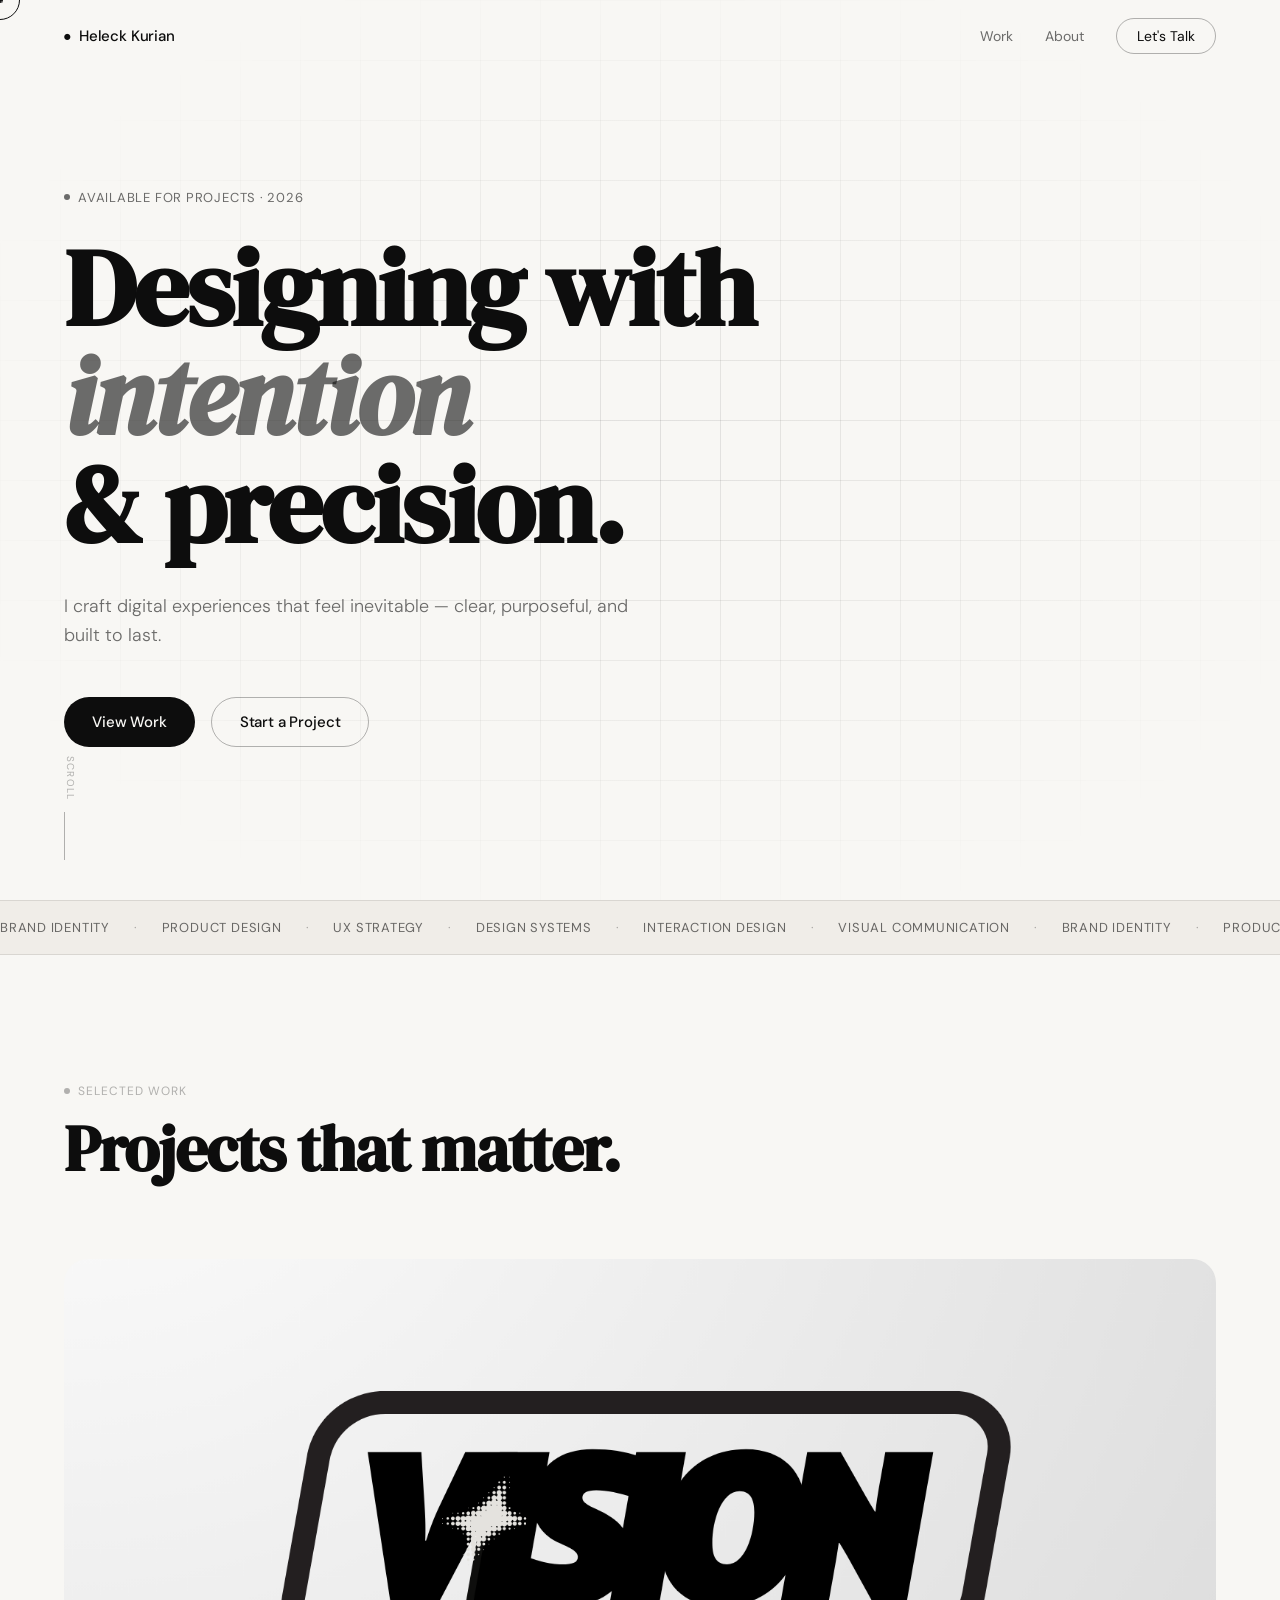
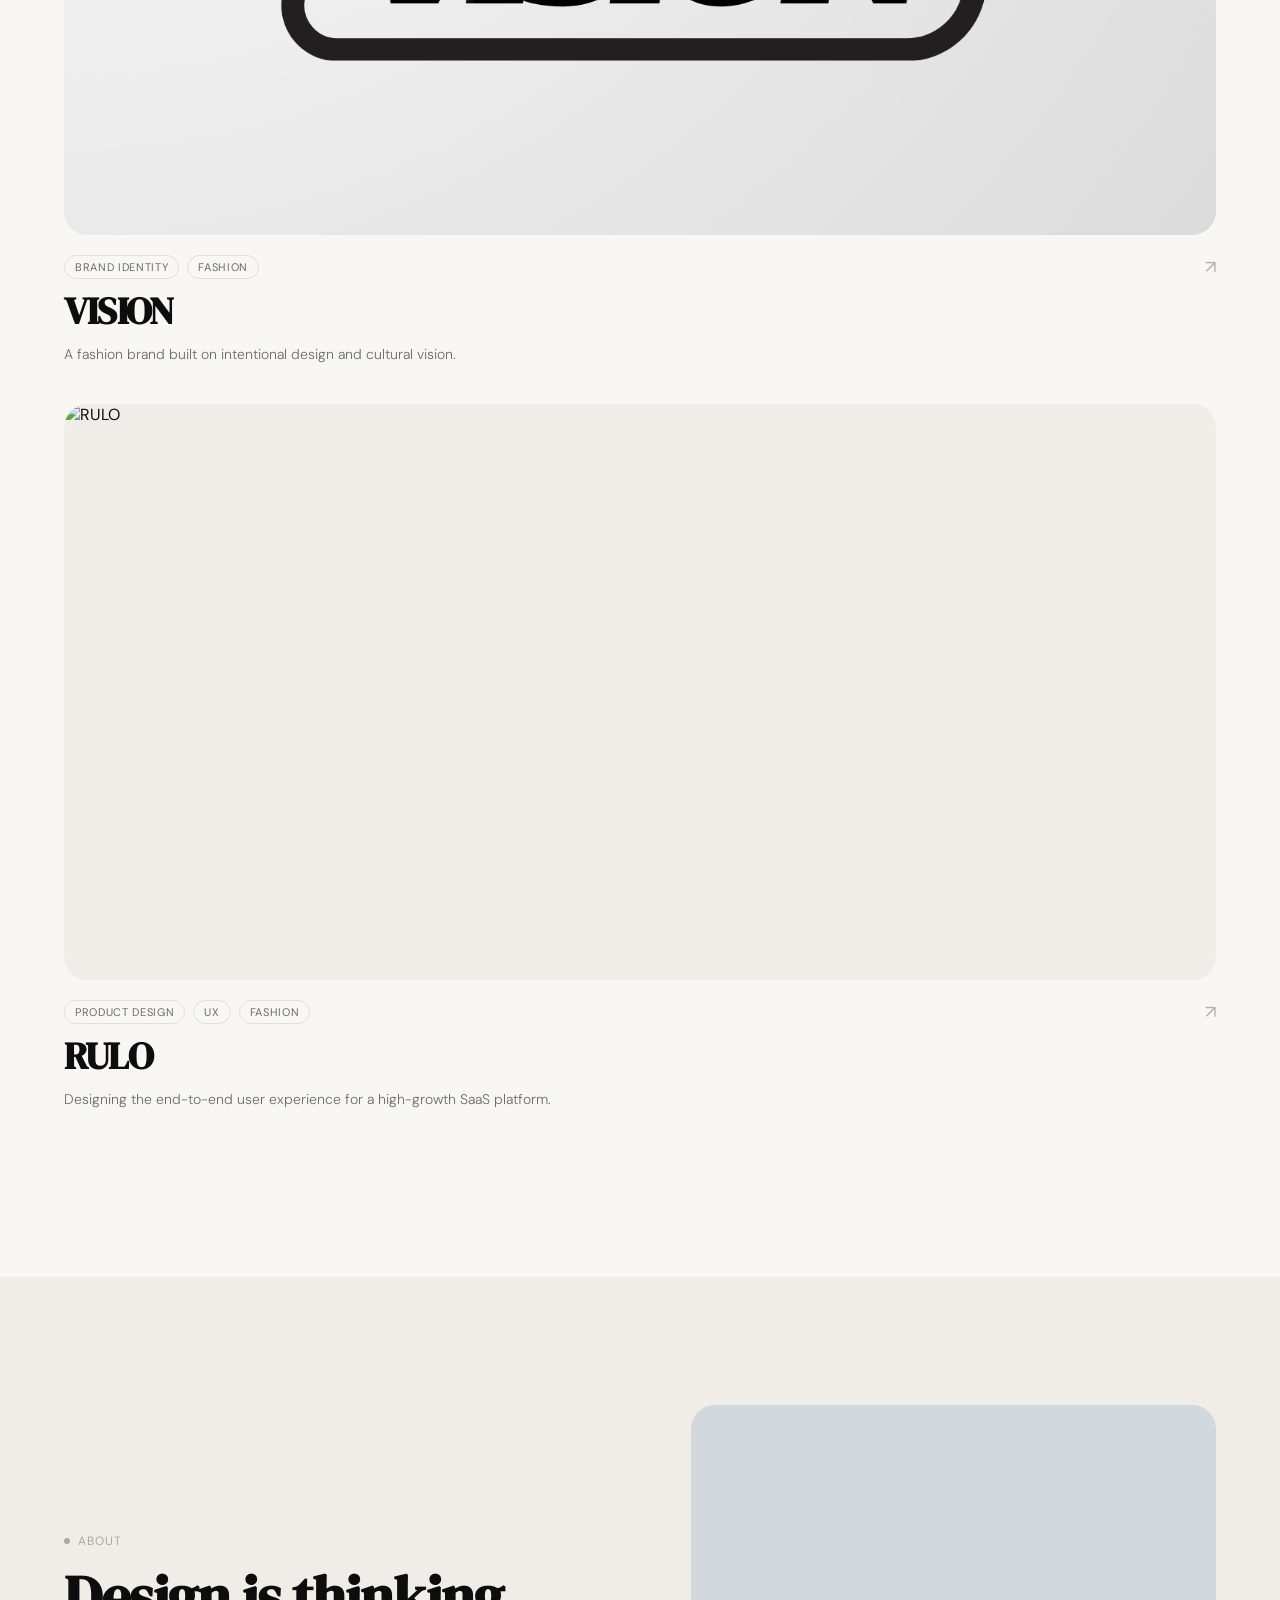
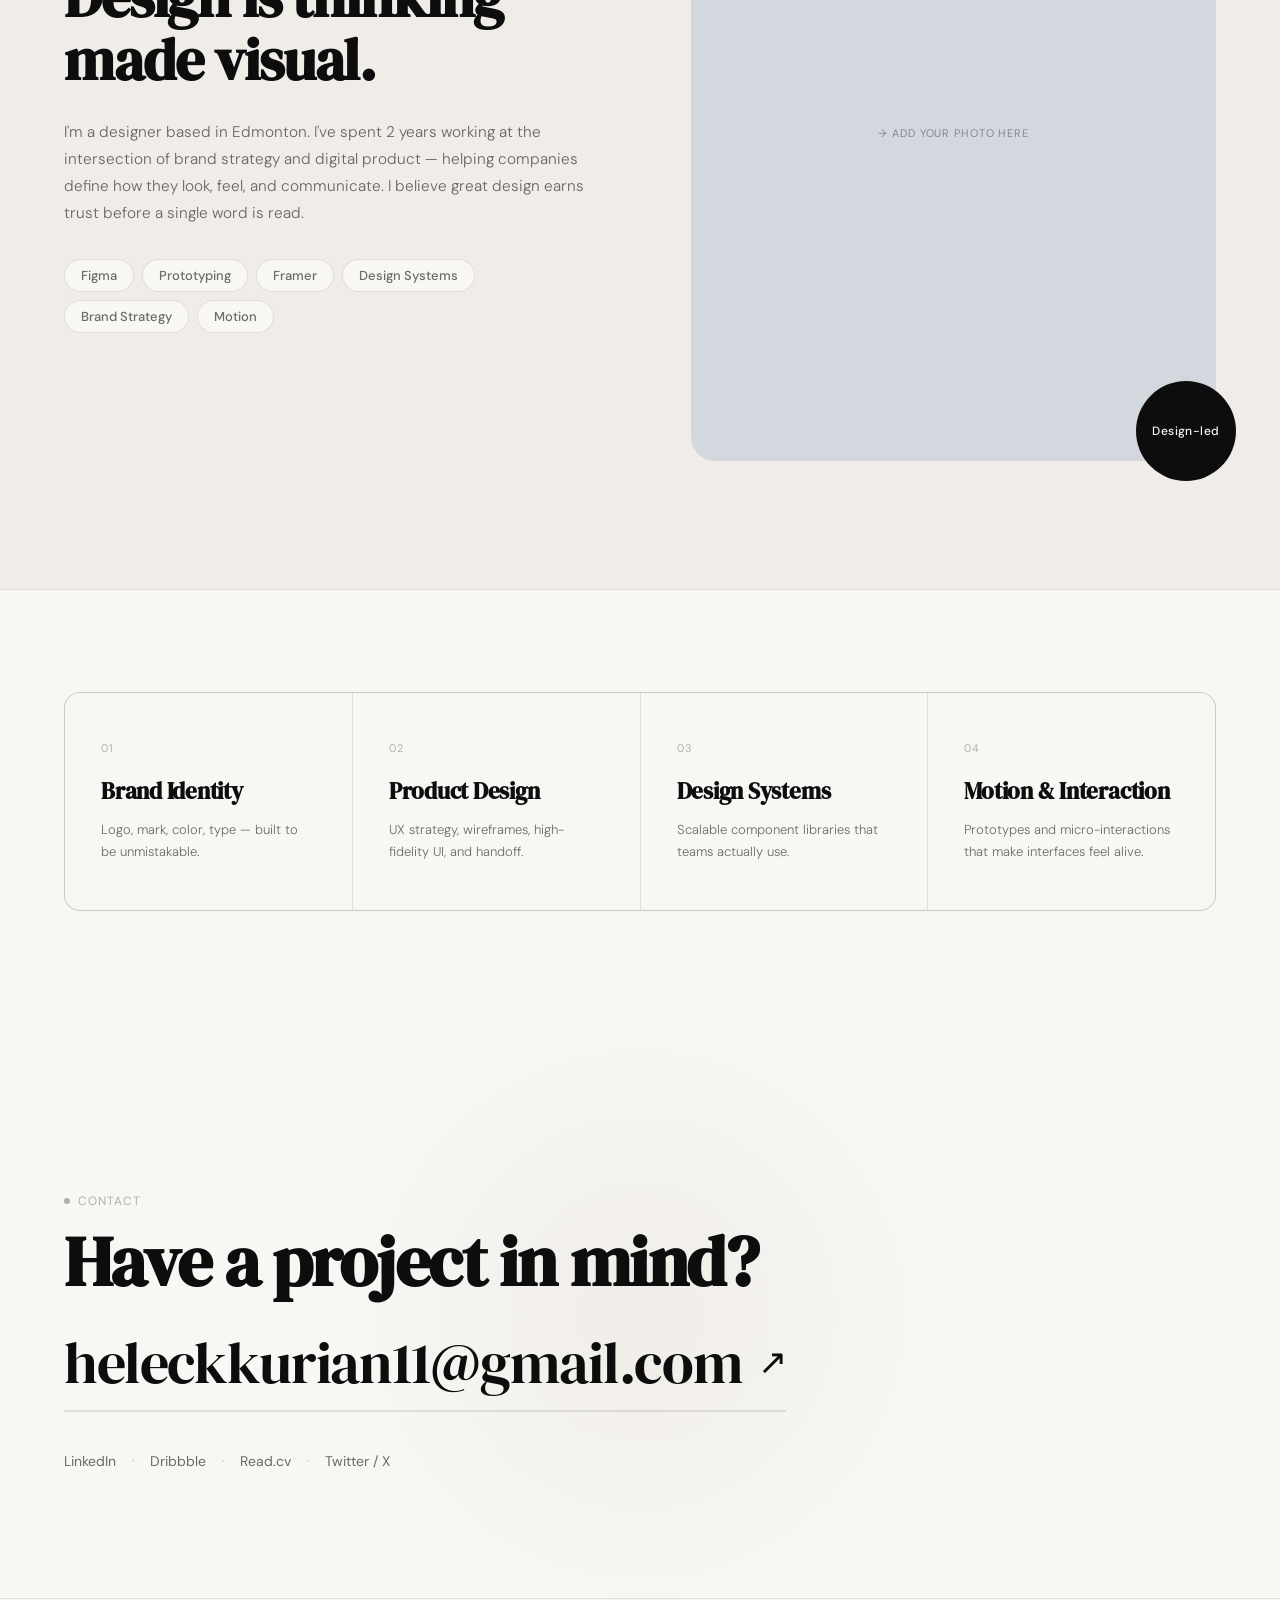
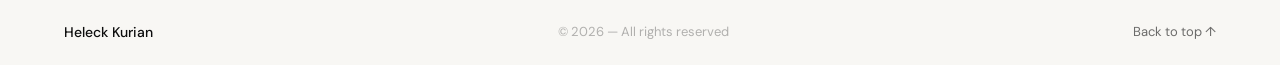
==== index.html @ b82c7147 "Update index.html" ====
<!DOCTYPE html>
<html lang="en">
<head>
  <meta charset="UTF-8" />
  <meta name="viewport" content="width=device-width, initial-scale=1.0" />
  <meta name="description" content="Portfolio — Designer crafting intentional, beautiful experiences." />
  <title>Portfolio — Designer</title>
  <link rel="preconnect" href="https://fonts.googleapis.com" />
  <link rel="preconnect" href="https://fonts.gstatic.com" crossorigin />
  <link href="https://fonts.googleapis.com/css2?family=DM+Sans:ital,opsz,wght@0,9..40,300;0,9..40,400;0,9..40,500;1,9..40,300&family=DM+Serif+Display:ital@0;1&display=swap" rel="stylesheet" />
  <link rel="stylesheet" href="css/style.css" />
</head>
<body>

  <!-- Custom Cursor -->
  <div class="cursor" id="cursor"></div>
  <div class="cursor-dot" id="cursorDot"></div>

  <!-- Nav -->
  <nav class="nav" id="nav">
    <a href="#" class="nav-logo" aria-label="Home">
      <span class="logo-mark">●</span>
      <span class="logo-name">Heleck Kurian</span>
    </a>
    <div class="nav-links">
      <a href="#work" class="nav-link">Work</a>
      <a href="#about" class="nav-link">About</a>
      <a href="#contact" class="nav-link nav-cta">Let's Talk</a>
    </div>
    <button class="nav-menu-btn" id="menuBtn" aria-label="Menu" aria-expanded="false">
      <span></span><span></span>
    </button>
  </nav>

  <!-- Mobile Menu -->
  <div class="mobile-menu" id="mobileMenu" aria-hidden="true">
    <a href="#work" class="mobile-link">Work</a>
    <a href="#about" class="mobile-link">About</a>
    <a href="#contact" class="mobile-link">Let's Talk</a>
  </div>

  <!-- Hero -->
  <section class="hero" id="hero">
    <div class="hero-bg-grid" aria-hidden="true"></div>
    <div class="container hero-container">
      <div class="hero-eyebrow reveal-up">
        <span class="dot"></span>
        Available for projects · 2026
      </div>
      <h1 class="hero-headline">
        <span class="line reveal-up delay-1">Designing with</span>
        <span class="line italic reveal-up delay-2">intention</span>
        <span class="line reveal-up delay-3">&amp; precision.</span>
      </h1>
      <p class="hero-sub reveal-up delay-4">
        <!-- REPLACE: Your one-line value proposition -->
        I craft digital experiences that feel inevitable — clear, purposeful, and built to last.
      </p>
      <div class="hero-actions reveal-up delay-5">
        <a href="#work" class="btn btn-primary">View Work</a>
        <a href="#contact" class="btn btn-ghost">Start a Project</a>
      </div>
    </div>
    <div class="hero-scroll-hint reveal-up delay-6" aria-hidden="true">
      <span>Scroll</span>
      <div class="scroll-line"></div>
    </div>

  </section>

  <!-- Marquee -->
  <div class="marquee-section" aria-hidden="true">
    <div class="marquee-track">
      <span>Brand Identity</span><span class="sep">·</span>
      <span>Product Design</span><span class="sep">·</span>
      <span>UX Strategy</span><span class="sep">·</span>
      <span>Design Systems</span><span class="sep">·</span>
      <span>Interaction Design</span><span class="sep">·</span>
      <span>Visual Communication</span><span class="sep">·</span>
      <span>Brand Identity</span><span class="sep">·</span>
      <span>Product Design</span><span class="sep">·</span>
      <span>UX Strategy</span><span class="sep">·</span>
      <span>Design Systems</span><span class="sep">·</span>
      <span>Interaction Design</span><span class="sep">·</span>
      <span>Visual Communication</span><span class="sep">·</span>
    </div>
  </div>

  <!-- Work -->
  <section class="work" id="work">
    <div class="container">
      <div class="section-header">
        <p class="section-eyebrow reveal-up"><span class="dot"></span> Selected Work</p>
        <h2 class="section-title reveal-up delay-1">Projects that matter.</h2>
      </div>

      <!-- Project 1 — Full Width -->
      <article class="project project-full reveal-scale" data-cursor="View">
        <a href="https://houseofv1sion.com" class="project-link" aria-label="View Project: VISION" target="_blank" rel="noopener noreferrer">
          <div class="project-img-wrap">
            <img src="VLB.png" alt="VISION Logo" />
            <div class="project-img-overlay"></div>
          </div>
          <div class="project-meta">
            <div class="project-tags">
              <span class="tag">Brand Identity</span>
              <span class="tag">Fashion</span>
            </div>
            <div class="project-arrow" aria-hidden="true">↗</div>
          </div>
          <h3 class="project-title">VISION</h3>
          <p class="project-desc">
            A fashion brand built on intentional design and cultural vision.
          </p>
        </a>
      </article>

      <!-- Project 2 — Full Width -->
      <article class="project project-full reveal-scale" data-cursor="View">
        <a href="#" class="project-link" aria-label="View Project: RULO" target="_blank" rel="noopener noreferrer">
          <div class="project-img-wrap">
            <img src="BFR.png" alt="RULO" />
            <div class="project-img-overlay"></div>
          </div>
          <div class="project-meta">
            <div class="project-tags">
              <span class="tag">Product Design</span>
              <span class="tag">UX</span>
              <span class="tag">Fashion</span>
            </div>
            <div class="project-arrow" aria-hidden="true">↗</div>
          </div>
          <h3 class="project-title">RULO</h3>
          <p class="project-desc">
            Designing the end-to-end user experience for a high-growth SaaS platform.
          </p>
        </a>
      </article>
    </div>
  </section>

  <!-- About (lightweight — no dedicated section requested, but adds credibility) -->
  <section class="about" id="about">
    <div class="container about-container">
      <div class="about-text">
        <p class="section-eyebrow reveal-up"><span class="dot"></span> About</p>
        <h2 class="about-headline reveal-up delay-1">
          <!-- REPLACE -->
          Design is thinking made visual.
        </h2>
        <p class="about-body reveal-up delay-2">
          I'm a designer based in Edmonton. I've spent 2 years working at the intersection of brand strategy and digital product — helping companies define how they look, feel, and communicate. I believe great design earns trust before a single word is read.
        </p>
        <div class="about-skills reveal-up delay-4">
          <!-- REPLACE: Your skill/tool list -->
          <span class="skill-pill">Figma</span>
          <span class="skill-pill">Prototyping</span>
          <span class="skill-pill">Framer</span>
          <span class="skill-pill">Design Systems</span>
          <span class="skill-pill">Brand Strategy</span>
          <span class="skill-pill">Motion</span>
        </div>
      </div>
      <div class="about-img-wrap reveal-scale delay-2">
        <!-- REPLACE: Your photo. Recommended: 600×750px, portrait orientation -->
        <div class="about-img-placeholder"></div>
        <div class="about-img-badge">
          <!-- REPLACE: A short punchy descriptor -->
          <span>Design-led</span>
        </div>
      </div>
    </div>
  </section>

  <!-- Services Strip -->
  <section class="services">
    <div class="container">
      <div class="services-grid">
        <div class="service reveal-up">
          <span class="service-num">01</span>
          <h3 class="service-name">Brand Identity</h3>
          <p class="service-desc">Logo, mark, color, type — built to be unmistakable.</p>
        </div>
        <div class="service reveal-up delay-1">
          <span class="service-num">02</span>
          <h3 class="service-name">Product Design</h3>
          <p class="service-desc">UX strategy, wireframes, high-fidelity UI, and handoff.</p>
        </div>
        <div class="service reveal-up delay-2">
          <span class="service-num">03</span>
          <h3 class="service-name">Design Systems</h3>
          <p class="service-desc">Scalable component libraries that teams actually use.</p>
        </div>
        <div class="service reveal-up delay-3">
          <span class="service-num">04</span>
          <h3 class="service-name">Motion &amp; Interaction</h3>
          <p class="service-desc">Prototypes and micro-interactions that make interfaces feel alive.</p>
        </div>
      </div>
    </div>
  </section>

  <!-- Contact -->
  <section class="contact" id="contact">
    <div class="container contact-container">
      <div class="contact-top reveal-up">
        <p class="section-eyebrow"><span class="dot"></span> Contact</p>
        <h2 class="contact-headline">Have a project in mind?</h2>
      </div>
      <a href="mailto:heleckkurian11@gmail.com" class="contact-email reveal-up delay-1" aria-label="Send email">
        heleckkurian11@gmail.com
        <span class="email-arrow" aria-hidden="true">↗</span>
      </a>
      <div class="contact-links reveal-up delay-2">
        <!-- REPLACE: Your social links (add/remove as needed) -->
        <a href="#" class="contact-social" target="_blank" rel="noopener noreferrer">LinkedIn</a>
        <span class="sep-dot" aria-hidden="true">·</span>
        <a href="#" class="contact-social" target="_blank" rel="noopener noreferrer">Dribbble</a>
        <span class="sep-dot" aria-hidden="true">·</span>
        <a href="#" class="contact-social" target="_blank" rel="noopener noreferrer">Read.cv</a>
        <span class="sep-dot" aria-hidden="true">·</span>
        <a href="#" class="contact-social" target="_blank" rel="noopener noreferrer">Twitter / X</a>
      </div>
    </div>
  </section>

  <!-- Footer -->
  <footer class="footer">
    <div class="container footer-inner">
      <span class="footer-name">
        <!-- REPLACE -->
        Heleck Kurian
      </span>
      <span class="footer-copy">© 2026 — All rights reserved</span>
      <a href="#hero" class="footer-back" aria-label="Back to top">Back to top ↑</a>
    </div>
  </footer>

  <script src="js/main.js"></script>
</body>
</html>
---- css/style.css ----
/* ============================================================
   PORTFOLIO — STYLE.CSS
   Minimal, editorial, premium. Light mode first.
   ============================================================ */

/* ---------- Reset & Base ---------- */
*, *::before, *::after { box-sizing: border-box; margin: 0; padding: 0; cursor: none !important; }

:root {
  --ink:       #0d0d0d;
  --ink-60:    #0d0d0d99;
  --ink-30:    #0d0d0d4d;
  --ink-10:    #0d0d0d1a;
  --paper:     #f8f7f4;
  --paper-alt: #f0ede8;
  --accent:    #0d0d0d;
  --radius-sm: 8px;
  --radius-md: 16px;
  --radius-lg: 24px;
  --radius-xl: 40px;
  --font-serif: 'DM Serif Display', Georgia, serif;
  --font-sans:  'DM Sans', system-ui, sans-serif;
  --ease-out:   cubic-bezier(0.16, 1, 0.3, 1);
  --ease-in:    cubic-bezier(0.7, 0, 0.84, 0);
  --ease-spring:cubic-bezier(0.34, 1.56, 0.64, 1);
  --nav-h:      72px;
  --container:  1320px;
}

html {
  scroll-behavior: smooth;
  -webkit-font-smoothing: antialiased;
  font-size: 16px;
}

body {
  font-family: var(--font-sans);
  background: var(--paper);
  color: var(--ink);
  overflow-x: hidden;
  cursor: none;
}

@media (pointer: coarse) { body { cursor: auto; } }

img { display: block; width: 100%; height: 100%; object-fit: cover; }
a { text-decoration: none; color: inherit; cursor: none; }
button { font: inherit; border: none; background: none; cursor: none; }

/* ---------- Custom Cursor ---------- */
.cursor, .cursor-dot {
  position: fixed;
  top: 0; left: 0;
  border-radius: 50%;
  pointer-events: none;
  z-index: 9999;
  transition: opacity 0.3s;
  will-change: transform;
}
.cursor {
  width: 40px; height: 40px;
  border: 1.5px solid var(--ink);
  transform: translate(-50%, -50%);
  transition: width 0.35s var(--ease-out),
              height 0.35s var(--ease-out),
              background 0.25s,
              border-color 0.25s;
}
.cursor-dot {
  width: 5px; height: 5px;
  background: var(--ink);
  transform: translate(-50%, -50%);
}
.cursor.hover {
  width: 64px; height: 64px;
  background: var(--ink);
  border-color: var(--ink);
}
.cursor.project-hover {
  width: 80px; height: 80px;
  background: var(--ink);
  border-color: var(--ink);
}
.cursor.text-label::after {
  content: attr(data-label);
  position: absolute;
  inset: 0;
  display: flex;
  align-items: center;
  justify-content: center;
  color: var(--paper);
  font-family: var(--font-sans);
  font-size: 10px;
  font-weight: 500;
  letter-spacing: 0.06em;
  text-transform: uppercase;
}
@media (pointer: coarse) { .cursor, .cursor-dot { display: none; } }

/* ---------- Container ---------- */
.container {
  width: 100%;
  max-width: var(--container);
  margin-inline: auto;
  padding-inline: clamp(20px, 5vw, 80px);
}

/* ---------- Nav ---------- */
.nav {
  position: fixed;
  top: 0; left: 0; right: 0;
  height: var(--nav-h);
  display: flex;
  align-items: center;
  justify-content: space-between;
  padding-inline: clamp(20px, 5vw, 64px);
  z-index: 1000;
  transition: background 0.4s, backdrop-filter 0.4s, box-shadow 0.4s;
}
.nav.scrolled {
  background: rgba(248,247,244,0.85);
  backdrop-filter: blur(16px);
  -webkit-backdrop-filter: blur(16px);
  box-shadow: 0 1px 0 var(--ink-10);
}
.nav-logo {
  display: flex;
  align-items: center;
  gap: 8px;
  font-weight: 500;
  font-size: 15px;
  letter-spacing: -0.01em;
}
.logo-mark {
  font-size: 8px;
  line-height: 1;
  animation: pulse 3s ease-in-out infinite;
}
@keyframes pulse { 0%,100%{opacity:1} 50%{opacity:0.3} }

.nav-links {
  display: flex;
  align-items: center;
  gap: 32px;
}
.nav-link {
  font-size: 14px;
  font-weight: 400;
  color: var(--ink-60);
  transition: color 0.2s;
  position: relative;
}
.nav-link::after {
  content: '';
  position: absolute;
  bottom: -2px; left: 0;
  width: 0; height: 1px;
  background: var(--ink);
  transition: width 0.3s var(--ease-out);
}
.nav-link:hover { color: var(--ink); }
.nav-link:hover::after { width: 100%; }
.nav-cta {
  color: var(--ink) !important;
  border: 1px solid var(--ink-30);
  padding: 8px 20px;
  border-radius: 100px;
  font-size: 14px;
  transition: background 0.2s, color 0.2s, border-color 0.2s !important;
}
.nav-cta:hover { background: var(--ink); color: var(--paper) !important; border-color: var(--ink); }
.nav-cta::after { display: none; }
.nav-menu-btn { display: none; flex-direction: column; gap: 5px; padding: 8px; }
.nav-menu-btn span { display: block; width: 22px; height: 1.5px; background: var(--ink); transition: transform 0.3s, opacity 0.3s; }
.nav-menu-btn.open span:first-child { transform: translateY(6.5px) rotate(45deg); }
.nav-menu-btn.open span:last-child  { transform: translateY(-6.5px) rotate(-45deg); }

/* Mobile Menu */
.mobile-menu {
  position: fixed;
  inset: 0;
  background: var(--paper);
  z-index: 999;
  display: flex;
  flex-direction: column;
  align-items: center;
  justify-content: center;
  gap: 48px;
  transform: translateY(-100%);
  transition: transform 0.6s var(--ease-out);
}
.mobile-menu.open { transform: translateY(0); }
.mobile-link {
  font-family: var(--font-serif);
  font-size: clamp(40px, 10vw, 72px);
  color: var(--ink);
  opacity: 0;
  transform: translateY(20px);
  transition: opacity 0.4s, transform 0.4s var(--ease-out);
}
.mobile-menu.open .mobile-link { opacity: 1; transform: none; }
.mobile-menu.open .mobile-link:nth-child(1) { transition-delay: 0.15s; }
.mobile-menu.open .mobile-link:nth-child(2) { transition-delay: 0.22s; }
.mobile-menu.open .mobile-link:nth-child(3) { transition-delay: 0.29s; }

/* ---------- Scroll Reveal ---------- */
.reveal-up, .reveal-scale {
  opacity: 0;
  transition: opacity 0.8s var(--ease-out), transform 0.8s var(--ease-out);
}
.reveal-up    { transform: translateY(40px); }
.reveal-scale { transform: scale(0.96) translateY(24px); }
.reveal-up.visible, .reveal-scale.visible {
  opacity: 1;
  transform: none;
}
.delay-1 { transition-delay: 0.1s; }
.delay-2 { transition-delay: 0.2s; }
.delay-3 { transition-delay: 0.3s; }
.delay-4 { transition-delay: 0.4s; }
.delay-5 { transition-delay: 0.5s; }
.delay-6 { transition-delay: 0.7s; }

/* ---------- Hero ---------- */
.hero {
  min-height: 100svh;
  display: flex;
  align-items: center;
  position: relative;
  padding-top: var(--nav-h);
  overflow: hidden;
}
.hero-bg-grid {
  position: absolute;
  inset: 0;
  background-image:
    linear-gradient(var(--ink-10) 1px, transparent 1px),
    linear-gradient(90deg, var(--ink-10) 1px, transparent 1px);
  background-size: 60px 60px;
  mask-image: radial-gradient(ellipse 80% 80% at 50% 50%, black 0%, transparent 70%);
  -webkit-mask-image: radial-gradient(ellipse 80% 80% at 50% 50%, black 0%, transparent 70%);
}
.hero-container {
  position: relative;
  z-index: 1;
  padding-top: clamp(60px, 10vh, 120px);
  padding-bottom: clamp(80px, 14vh, 160px);
}
.hero-eyebrow {
  display: flex;
  align-items: center;
  gap: 8px;
  font-size: 13px;
  letter-spacing: 0.06em;
  text-transform: uppercase;
  color: var(--ink-60);
  margin-bottom: 28px;
  font-weight: 400;
}
.dot {
  display: inline-block;
  width: 6px; height: 6px;
  border-radius: 50%;
  background: currentColor;
  flex-shrink: 0;
}
.hero-headline {
  font-family: var(--font-serif);
  font-size: clamp(52px, 8.5vw, 128px);
  line-height: 1.0;
  letter-spacing: -0.02em;
  margin-bottom: 32px;
  max-width: 14ch;
}
.hero-headline .line { display: block; }
.hero-headline .italic { font-style: italic; color: var(--ink-60); }
.hero-sub {
  font-size: clamp(16px, 1.4vw, 20px);
  color: var(--ink-60);
  max-width: 48ch;
  line-height: 1.6;
  margin-bottom: 48px;
  font-weight: 300;
}
.hero-actions {
  display: flex;
  gap: 16px;
  flex-wrap: wrap;
}
.btn {
  display: inline-flex;
  align-items: center;
  gap: 8px;
  font-size: 15px;
  font-weight: 500;
  padding: 14px 28px;
  border-radius: 100px;
  transition: background 0.25s, color 0.25s, transform 0.25s var(--ease-spring), box-shadow 0.25s;
  letter-spacing: -0.01em;
}
.btn:active { transform: scale(0.97); }
.btn-primary { background: var(--ink); color: var(--paper); }
.btn-primary:hover { background: #333; box-shadow: 0 8px 32px rgba(0,0,0,0.2); }
.btn-ghost {
  background: transparent;
  color: var(--ink);
  border: 1px solid var(--ink-30);
}
.btn-ghost:hover { border-color: var(--ink); box-shadow: 0 4px 16px rgba(0,0,0,0.08); }

.hero-scroll-hint {
  position: absolute;
  bottom: 40px;
  left: clamp(20px, 5vw, 80px);
  display: flex;
  flex-direction: column;
  align-items: flex-start;
  gap: 12px;
}
.hero-scroll-hint span {
  font-size: 10px;
  letter-spacing: 0.12em;
  text-transform: uppercase;
  color: var(--ink-30);
  writing-mode: vertical-rl;
}
.scroll-line {
  width: 1px;
  height: 48px;
  background: var(--ink-30);
  position: relative;
  overflow: hidden;
}
.scroll-line::after {
  content: '';
  position: absolute;
  top: -100%;
  width: 100%; height: 100%;
  background: var(--ink);
  animation: scrollLine 2s ease-in-out infinite;
}
@keyframes scrollLine { 0%{top:-100%} 100%{top:100%} }

.hero-stats {
  position: absolute;
  bottom: 40px;
  right: clamp(20px, 5vw, 80px);
  display: flex;
  align-items: center;
  gap: 24px;
}
.stat { text-align: right; }
.stat-num {
  display: block;
  font-family: var(--font-serif);
  font-size: clamp(22px, 3vw, 36px);
  line-height: 1;
  letter-spacing: -0.02em;
}
.stat-label {
  display: block;
  font-size: 11px;
  letter-spacing: 0.1em;
  text-transform: uppercase;
  color: var(--ink-30);
  margin-top: 4px;
}
.stat-divider {
  width: 1px; height: 36px;
  background: var(--ink-10);
}

/* ---------- Marquee ---------- */
.marquee-section {
  overflow: hidden;
  border-top: 1px solid var(--ink-10);
  border-bottom: 1px solid var(--ink-10);
  padding: 18px 0;
  background: var(--paper-alt);
}
.marquee-track {
  display: flex;
  align-items: center;
  gap: 24px;
  white-space: nowrap;
  animation: marquee 28s linear infinite;
  width: max-content;
}
.marquee-track:hover { animation-play-state: paused; }
.marquee-track span {
  font-size: 13px;
  font-weight: 400;
  letter-spacing: 0.06em;
  text-transform: uppercase;
  color: var(--ink-60);
}
.marquee-track .sep { color: var(--ink-30); }
@keyframes marquee { from{transform:translateX(0)} to{transform:translateX(-50%)} }

/* ---------- Section Headers ---------- */
.section-eyebrow {
  display: flex;
  align-items: center;
  gap: 8px;
  font-size: 12px;
  letter-spacing: 0.08em;
  text-transform: uppercase;
  color: var(--ink-30);
  font-weight: 400;
  margin-bottom: 16px;
}
.section-title {
  font-family: var(--font-serif);
  font-size: clamp(36px, 5vw, 72px);
  letter-spacing: -0.02em;
  line-height: 1.05;
}

/* ---------- Work ---------- */
.work {
  padding: clamp(80px, 10vw, 160px) 0;
}
.section-header { margin-bottom: clamp(48px, 6vw, 80px); }

/* Full-width project */
.project-full {
  margin-bottom: clamp(24px, 3vw, 40px);
}
.project-full .project-img-wrap {
  aspect-ratio: 16/8;
  border-radius: var(--radius-lg);
  overflow: hidden;
}

/* Grid */
.projects-grid {
  display: grid;
  grid-template-columns: repeat(3, 1fr);
  gap: clamp(16px, 2vw, 28px);
}
.project-half { grid-column: span 1; }
/* Make first two grid items span more */
.projects-grid .project-half:nth-child(1),
.projects-grid .project-half:nth-child(2) {
  /* let them be handled by layout below */
}

/* Override: first row is 2-column, second row is 3-column */
.projects-grid {
  grid-template-columns: 1fr 1fr;
  grid-template-rows: auto auto;
}
.project-half { grid-column: span 1; }
.project-third { grid-column: span 1; }

/* 3-col second row trick */
.projects-grid {
  grid-template-columns: repeat(6, 1fr);
}
.project-half  { grid-column: span 3; }
.project-third { grid-column: span 2; }

/* Project card shared */
.project {
  position: relative;
}
.project-link {
  display: block;
}
.project-img-wrap {
  position: relative;
  overflow: hidden;
  border-radius: var(--radius-md);
  aspect-ratio: 4/3;
  background: var(--paper-alt);
  margin-bottom: 20px;
}
.project-full .project-img-wrap { aspect-ratio: 16/8; border-radius: var(--radius-lg); }
.project-third .project-img-wrap { aspect-ratio: 1/1; }

.project-img-placeholder {
  width: 100%; height: 100%;
  background: hsl(var(--hue, 220), 18%, 88%);
  position: relative;
  overflow: hidden;
}
.project-img-placeholder::before {
  content: '';
  position: absolute;
  inset: 0;
  background: linear-gradient(135deg, hsla(var(--hue,220),30%,96%,0.8) 0%, transparent 60%);
}
.project-img-placeholder::after {
  content: '→ Add your image here';
  position: absolute;
  inset: 0;
  display: flex;
  align-items: center;
  justify-content: center;
  font-size: 11px;
  letter-spacing: 0.08em;
  text-transform: uppercase;
  color: hsl(var(--hue,220), 12%, 55%);
  font-family: var(--font-sans);
}

.project-img-overlay {
  position: absolute;
  inset: 0;
  background: linear-gradient(to top, rgba(13,13,13,0.5) 0%, transparent 50%);
  opacity: 0;
  transition: opacity 0.4s;
}
.project:hover .project-img-overlay { opacity: 1; }
.project:hover .project-img-wrap { border-radius: var(--radius-sm); }
.project-img-wrap { transition: border-radius 0.5s var(--ease-out); }

/* Zoom on hover */
.project-img-wrap img,
.project-img-placeholder {
  transition: transform 0.7s var(--ease-out);
}
.project:hover .project-img-placeholder { transform: scale(1.04); }

.project-meta {
  display: flex;
  align-items: center;
  justify-content: space-between;
  margin-bottom: 10px;
}
.project-tags { display: flex; gap: 8px; flex-wrap: wrap; }
.tag {
  font-size: 11px;
  letter-spacing: 0.06em;
  text-transform: uppercase;
  color: var(--ink-60);
  border: 1px solid var(--ink-10);
  padding: 4px 10px;
  border-radius: 100px;
  transition: border-color 0.2s, color 0.2s;
}
.project:hover .tag { border-color: var(--ink-30); color: var(--ink); }

.project-arrow {
  font-size: 18px;
  color: var(--ink-30);
  transition: transform 0.3s var(--ease-spring), color 0.3s;
  transform-origin: center;
}
.project:hover .project-arrow { transform: translate(4px, -4px); color: var(--ink); }

.project-title {
  font-family: var(--font-serif);
  font-size: clamp(20px, 2.2vw, 32px);
  letter-spacing: -0.02em;
  line-height: 1.15;
  margin-bottom: 10px;
  transition: color 0.2s;
}
.project-full .project-title { font-size: clamp(26px, 3vw, 48px); }
.project-desc {
  font-size: 14px;
  color: var(--ink-60);
  line-height: 1.6;
  font-weight: 300;
  max-width: 56ch;
}

/* ---------- About ---------- */
.about {
  padding: clamp(80px, 10vw, 160px) 0;
  background: var(--paper-alt);
}
.about-container {
  display: grid;
  grid-template-columns: 1fr 1fr;
  gap: clamp(48px, 8vw, 120px);
  align-items: center;
}
.about-headline {
  font-family: var(--font-serif);
  font-size: clamp(36px, 4.5vw, 64px);
  letter-spacing: -0.02em;
  line-height: 1.1;
  margin-bottom: 28px;
}
.about-body {
  font-size: clamp(15px, 1.2vw, 17px);
  color: var(--ink-60);
  line-height: 1.75;
  font-weight: 300;
  margin-bottom: 20px;
  max-width: 52ch;
}
.about-skills {
  display: flex;
  flex-wrap: wrap;
  gap: 8px;
  margin-top: 32px;
}
.skill-pill {
  font-size: 13px;
  font-weight: 500;
  padding: 7px 16px;
  border-radius: 100px;
  border: 1px solid var(--ink-10);
  color: var(--ink-60);
  background: var(--paper);
  transition: background 0.2s, color 0.2s, border-color 0.2s, transform 0.2s var(--ease-spring);
}
.skill-pill:hover { background: var(--ink); color: var(--paper); border-color: var(--ink); transform: translateY(-2px); }

.about-img-wrap {
  position: relative;
}
.about-img-placeholder {
  width: 100%;
  aspect-ratio: 4/5;
  border-radius: var(--radius-lg);
  background: hsl(220, 15%, 85%);
  position: relative;
  overflow: hidden;
}
.about-img-placeholder::after {
  content: '→ Add your photo here';
  position: absolute;
  inset: 0;
  display: flex;
  align-items: center;
  justify-content: center;
  font-size: 11px;
  letter-spacing: 0.08em;
  text-transform: uppercase;
  color: hsl(220, 10%, 55%);
}
.about-img-badge {
  position: absolute;
  bottom: -20px;
  right: -20px;
  width: 100px; height: 100px;
  border-radius: 50%;
  background: var(--ink);
  color: var(--paper);
  display: flex;
  align-items: center;
  justify-content: center;
  font-size: 12px;
  font-weight: 500;
  letter-spacing: 0.04em;
  text-align: center;
  animation: spin 20s linear infinite;
}
@keyframes spin { from{transform:rotate(0deg)} to{transform:rotate(360deg)} }

/* ---------- Services ---------- */
.services {
  padding: clamp(64px, 8vw, 120px) 0;
  border-top: 1px solid var(--ink-10);
}
.services-grid {
  display: grid;
  grid-template-columns: repeat(4, 1fr);
  gap: 1px;
  background: var(--ink-10);
  border: 1px solid var(--ink-10);
  border-radius: var(--radius-md);
  overflow: hidden;
}
.service {
  padding: clamp(28px, 4vw, 48px) clamp(24px, 3vw, 36px);
  background: var(--paper);
  transition: background 0.3s;
  position: relative;
}
.service:hover { background: var(--ink); }
.service:hover .service-num,
.service:hover .service-name,
.service:hover .service-desc { color: var(--paper); }
.service-num {
  display: block;
  font-size: 11px;
  letter-spacing: 0.1em;
  color: var(--ink-30);
  margin-bottom: 20px;
  transition: color 0.3s;
}
.service-name {
  font-family: var(--font-serif);
  font-size: clamp(18px, 1.8vw, 26px);
  letter-spacing: -0.01em;
  margin-bottom: 12px;
  transition: color 0.3s;
}
.service-desc {
  font-size: 13px;
  color: var(--ink-60);
  line-height: 1.65;
  font-weight: 300;
  transition: color 0.3s;
}

/* ---------- Contact ---------- */
.contact {
  padding: clamp(100px, 14vw, 200px) 0 clamp(80px, 10vw, 140px);
  position: relative;
  overflow: hidden;
}
.contact::before {
  content: '';
  position: absolute;
  top: 0; left: 50%; transform: translateX(-50%);
  width: 600px; height: 600px;
  border-radius: 50%;
  background: radial-gradient(circle, var(--paper-alt) 0%, transparent 70%);
  pointer-events: none;
}
.contact-container { position: relative; z-index: 1; }
.contact-top { margin-bottom: 24px; }
.contact-headline {
  font-family: var(--font-serif);
  font-size: clamp(36px, 5.5vw, 80px);
  letter-spacing: -0.02em;
  line-height: 1.05;
  margin-top: 8px;
}
.contact-email {
  display: inline-flex;
  align-items: center;
  gap: 16px;
  font-family: var(--font-serif);
  font-size: clamp(28px, 4.5vw, 64px);
  letter-spacing: -0.02em;
  border-bottom: 2px solid var(--ink-10);
  padding-bottom: 8px;
  margin-bottom: 40px;
  transition: border-color 0.3s, color 0.3s;
  position: relative;
  overflow: hidden;
}
.contact-email::before {
  content: '';
  position: absolute;
  bottom: -2px; left: 0;
  height: 2px;
  width: 0;
  background: var(--ink);
  transition: width 0.5s var(--ease-out);
}
.contact-email:hover::before { width: 100%; }
.email-arrow {
  font-size: 0.6em;
  transition: transform 0.3s var(--ease-spring);
}
.contact-email:hover .email-arrow { transform: translate(6px, -6px); }

.contact-links {
  display: flex;
  align-items: center;
  gap: 16px;
  flex-wrap: wrap;
}
.contact-social {
  font-size: 14px;
  color: var(--ink-60);
  transition: color 0.2s;
  position: relative;
}
.contact-social::after {
  content: '';
  position: absolute;
  bottom: -2px; left: 0;
  width: 0; height: 1px;
  background: var(--ink);
  transition: width 0.3s var(--ease-out);
}
.contact-social:hover { color: var(--ink); }
.contact-social:hover::after { width: 100%; }
.sep-dot { color: var(--ink-30); font-size: 12px; }

/* ---------- Footer ---------- */
.footer {
  border-top: 1px solid var(--ink-10);
  padding: 24px 0;
}
.footer-inner {
  display: flex;
  align-items: center;
  justify-content: space-between;
  flex-wrap: wrap;
  gap: 12px;
}
.footer-name { font-weight: 500; font-size: 14px; }
.footer-copy { font-size: 13px; color: var(--ink-30); }
.footer-back {
  font-size: 13px;
  color: var(--ink-60);
  transition: color 0.2s;
}
.footer-back:hover { color: var(--ink); }

/* ---------- Responsive ---------- */
@media (max-width: 1024px) {
  .services-grid { grid-template-columns: repeat(2, 1fr); }
  .projects-grid { grid-template-columns: repeat(2, 1fr); }
  .project-half  { grid-column: span 1; }
  .project-third { grid-column: span 1; }
}

@media (max-width: 768px) {
  .nav-links { display: none; }
  .nav-menu-btn { display: flex; }
  .hero-stats { display: none; }
  .hero-scroll-hint { display: none; }
  .about-container { grid-template-columns: 1fr; }
  .about-img-wrap { order: -1; }
  .about-img-badge { bottom: 12px; right: 12px; width: 80px; height: 80px; font-size: 10px; }
  .services-grid { grid-template-columns: 1fr; }
  .projects-grid { grid-template-columns: 1fr; }
  .project-full .project-img-wrap { aspect-ratio: 4/3; border-radius: var(--radius-md); }
}

@media (max-width: 480px) {
  .hero-headline { font-size: clamp(40px, 12vw, 72px); }
  .contact-email { font-size: clamp(22px, 7vw, 40px); }
}

/* ---------- Reduced Motion ---------- */
@media (prefers-reduced-motion: reduce) {
  *, *::before, *::after {
    animation-duration: 0.01ms !important;
    transition-duration: 0.01ms !important;
  }
  .reveal-up, .reveal-scale { opacity: 1; transform: none; }
}
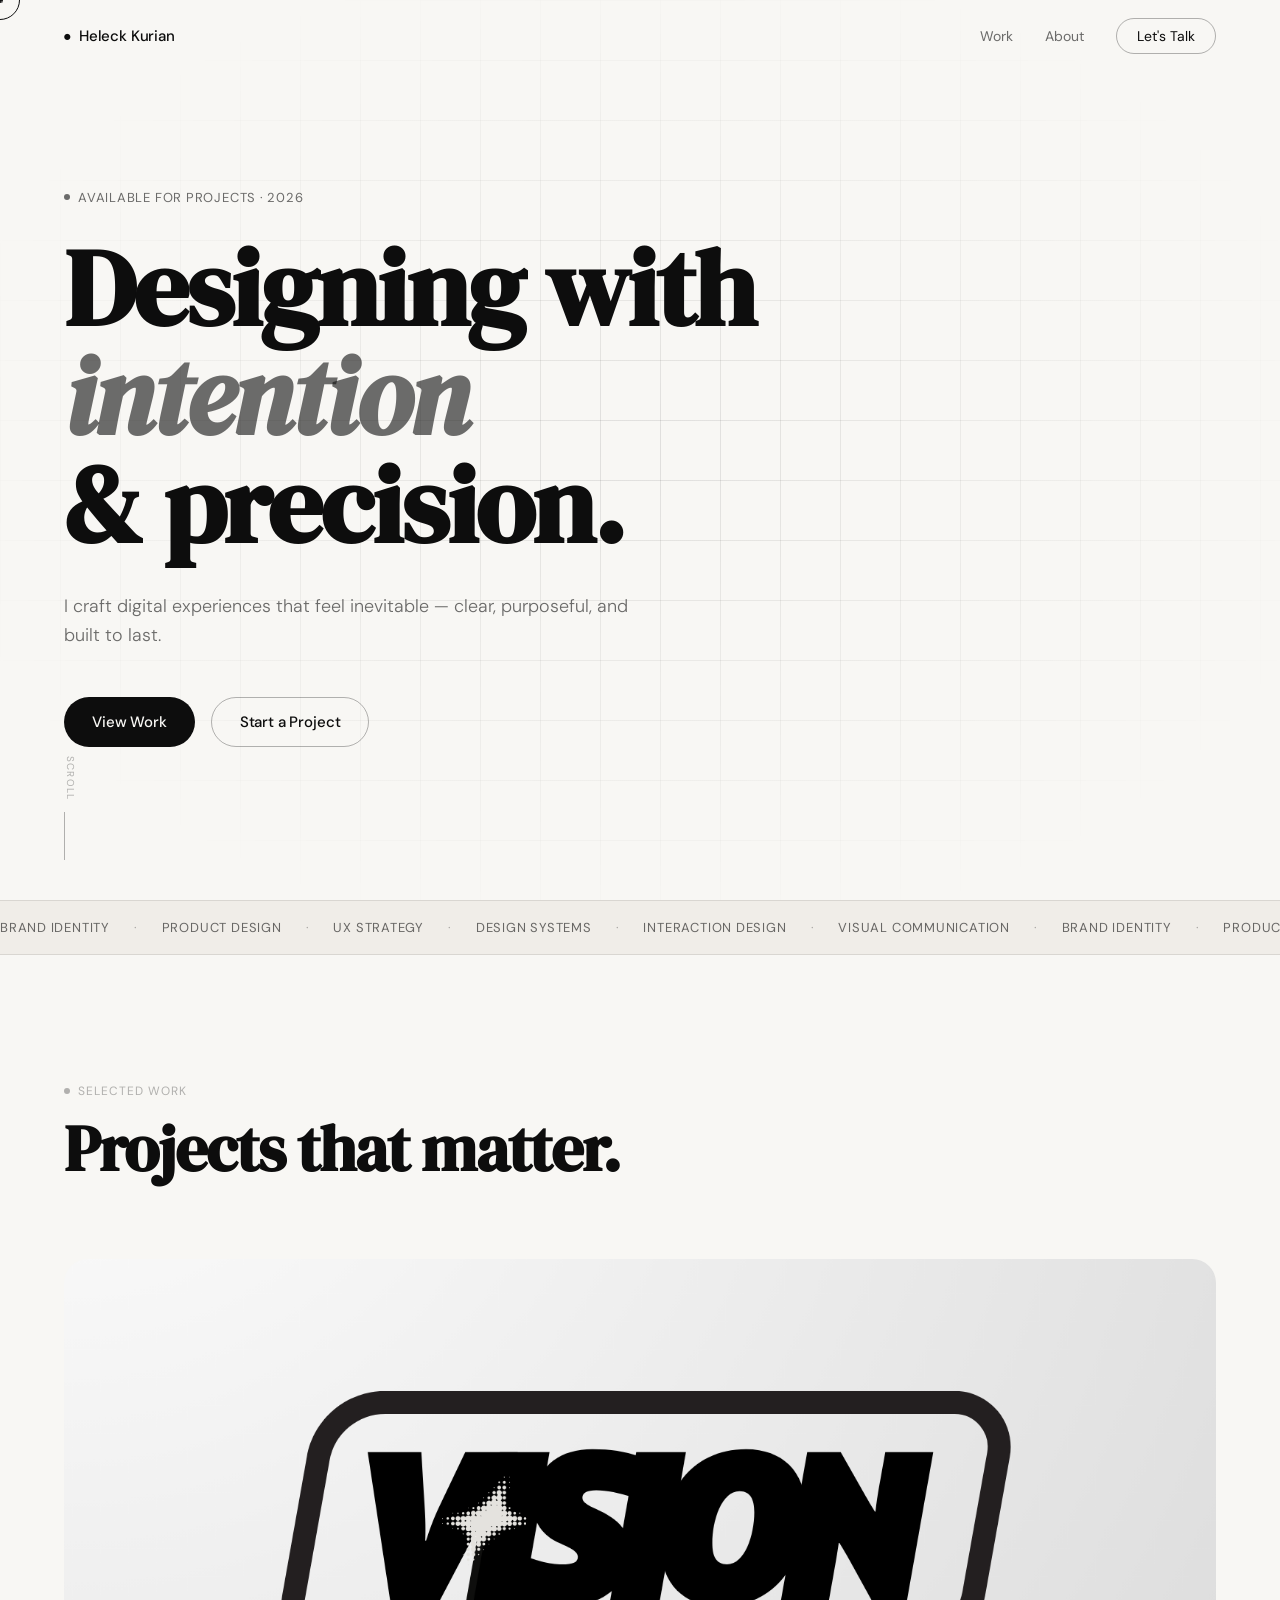
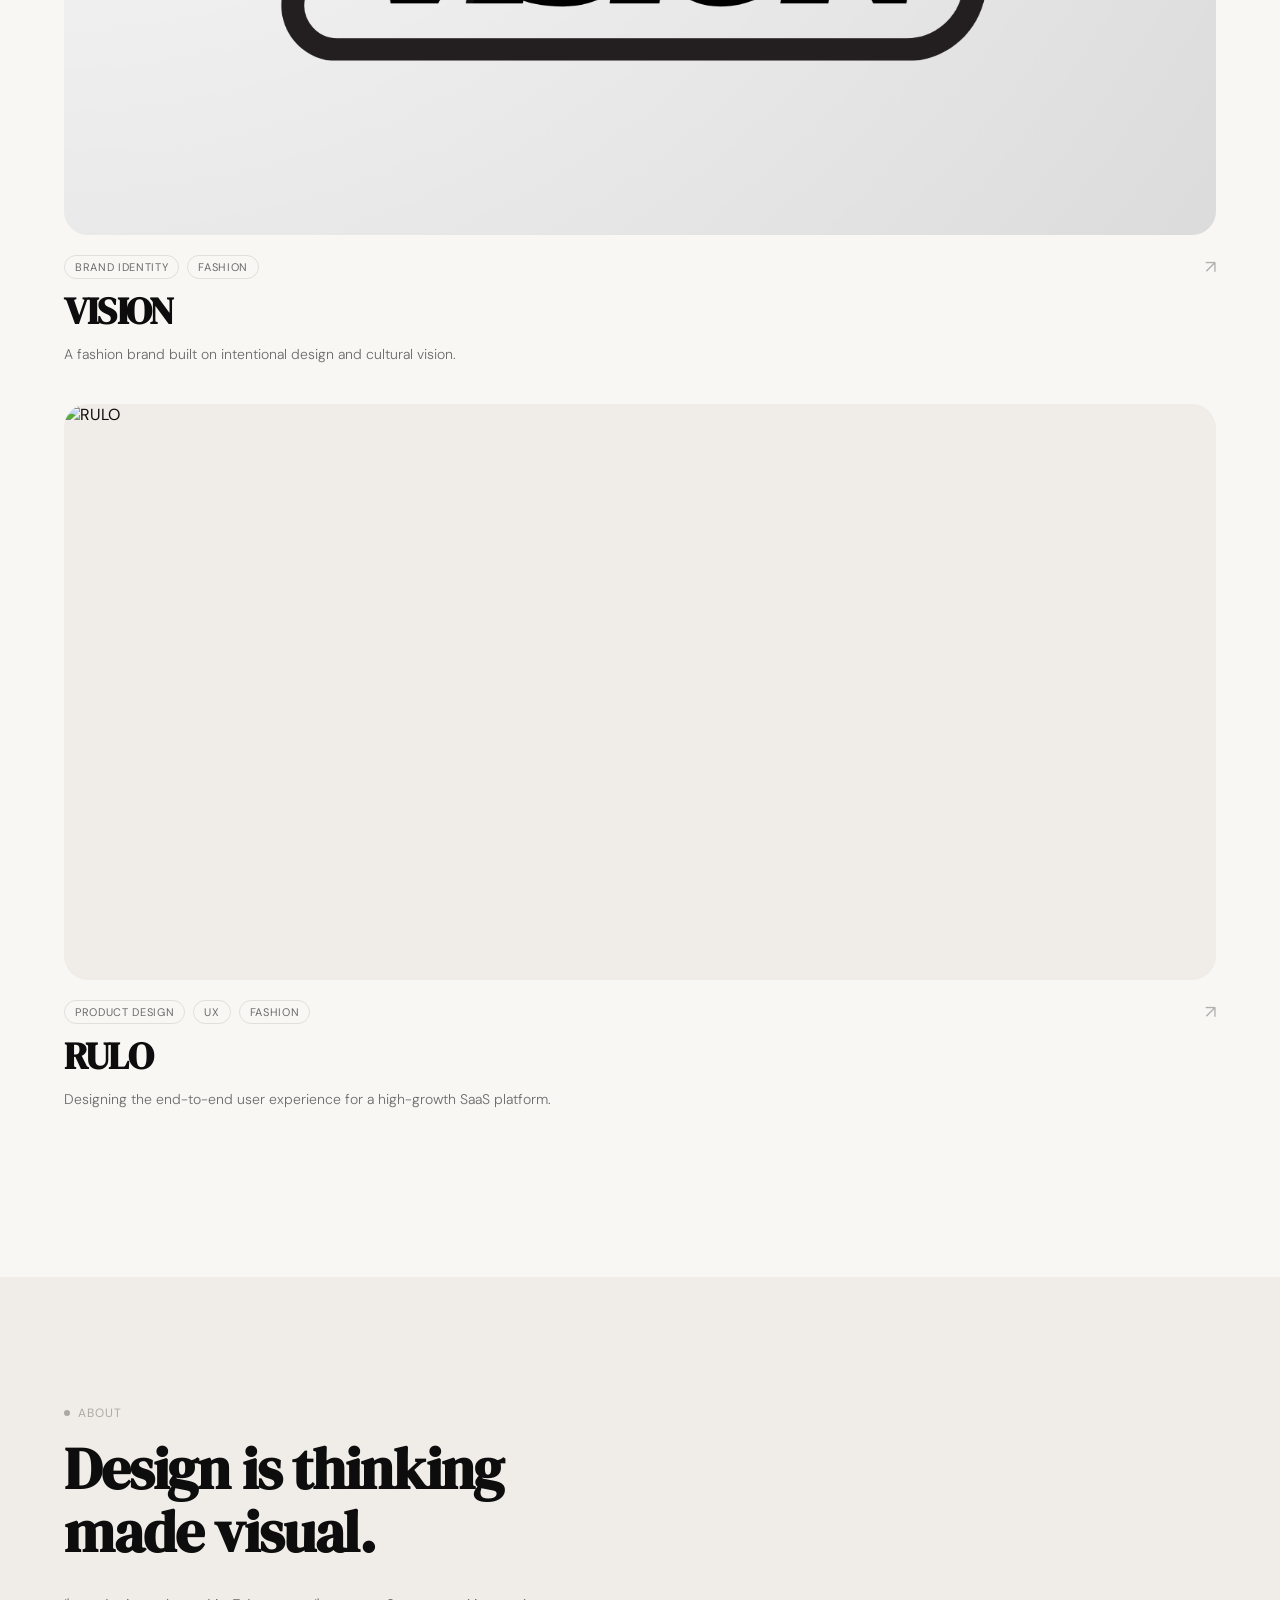
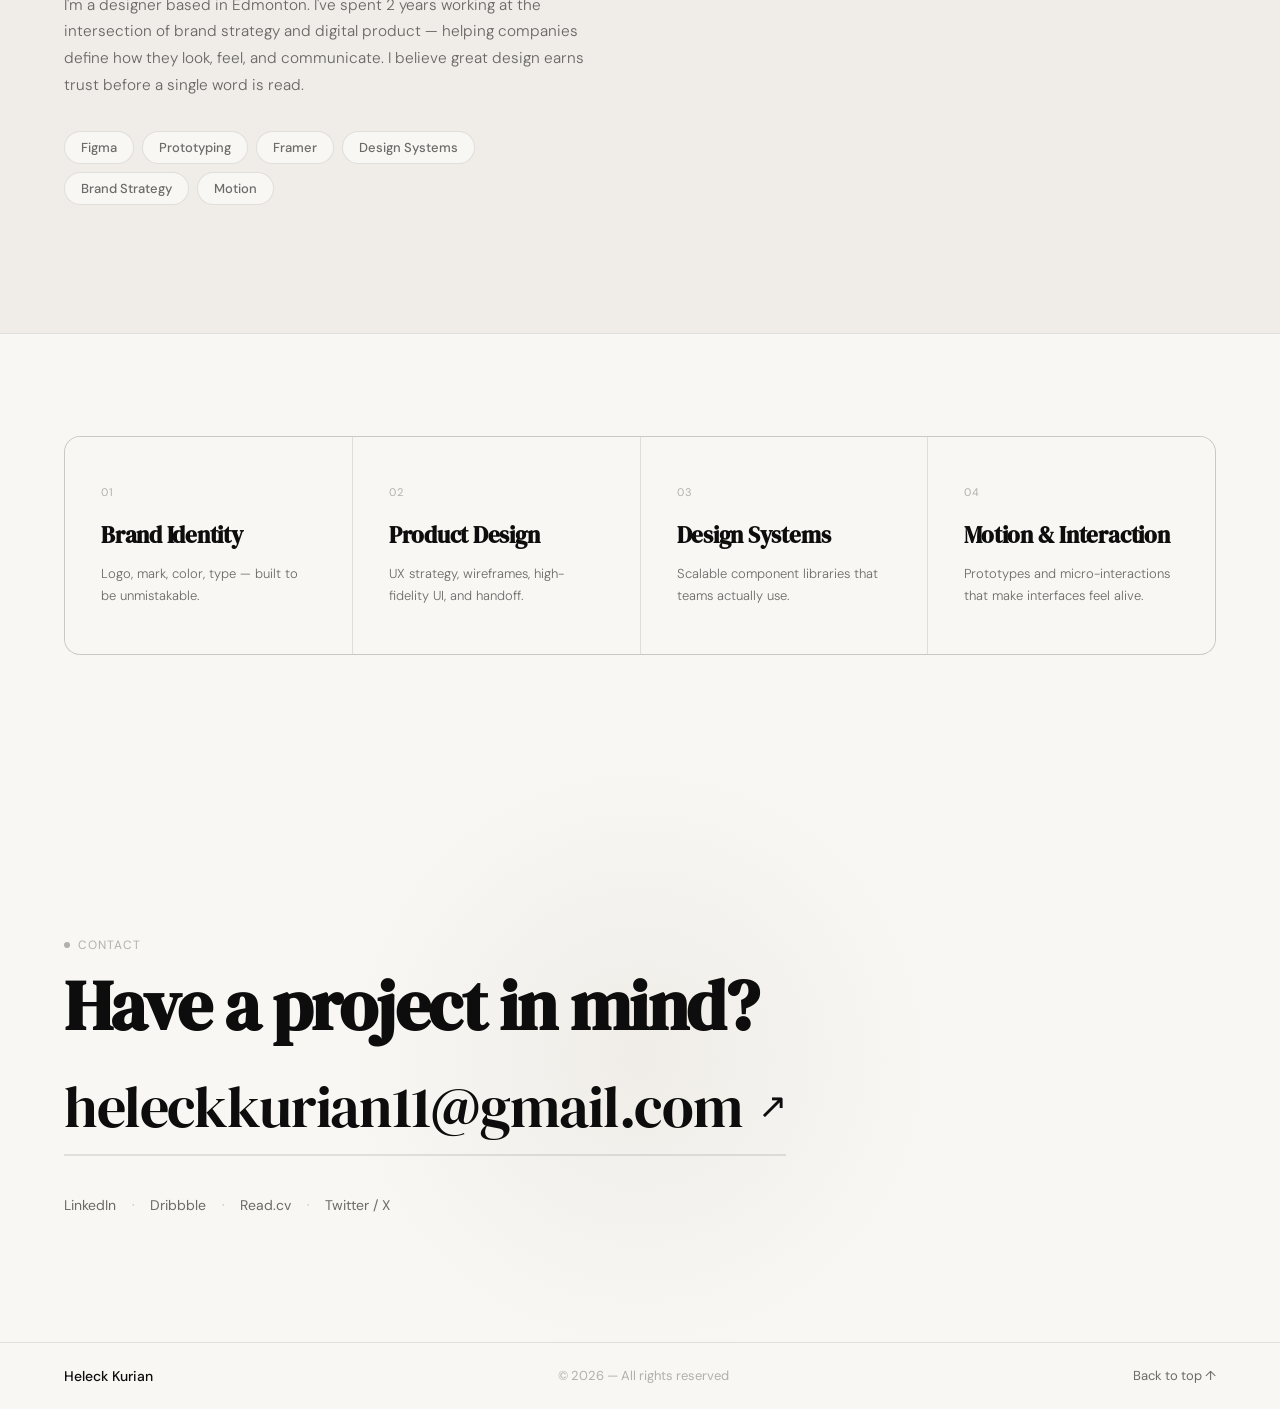
==== commit 0f264379: "Update index.html" ====
--- a/index.html
+++ b/index.html
@@ -117,7 +117,7 @@
 
       <!-- Project 2 — Full Width -->
       <article class="project project-full reveal-scale" data-cursor="View">
-        <a href="#" class="project-link" aria-label="View Project: RULO" target="_blank" rel="noopener noreferrer">
+        <a href="https://ruloclothing.ca" class="project-link" aria-label="View Project: RULO" target="_blank" rel="noopener noreferrer">
           <div class="project-img-wrap">
             <img src="BFR.png" alt="RULO" />
             <div class="project-img-overlay"></div>
@@ -161,14 +161,7 @@
           <span class="skill-pill">Motion</span>
         </div>
       </div>
-      <div class="about-img-wrap reveal-scale delay-2">
-        <!-- REPLACE: Your photo. Recommended: 600×750px, portrait orientation -->
-        <div class="about-img-placeholder"></div>
-        <div class="about-img-badge">
-          <!-- REPLACE: A short punchy descriptor -->
-          <span>Design-led</span>
-        </div>
-      </div>
+
     </div>
   </section>
 
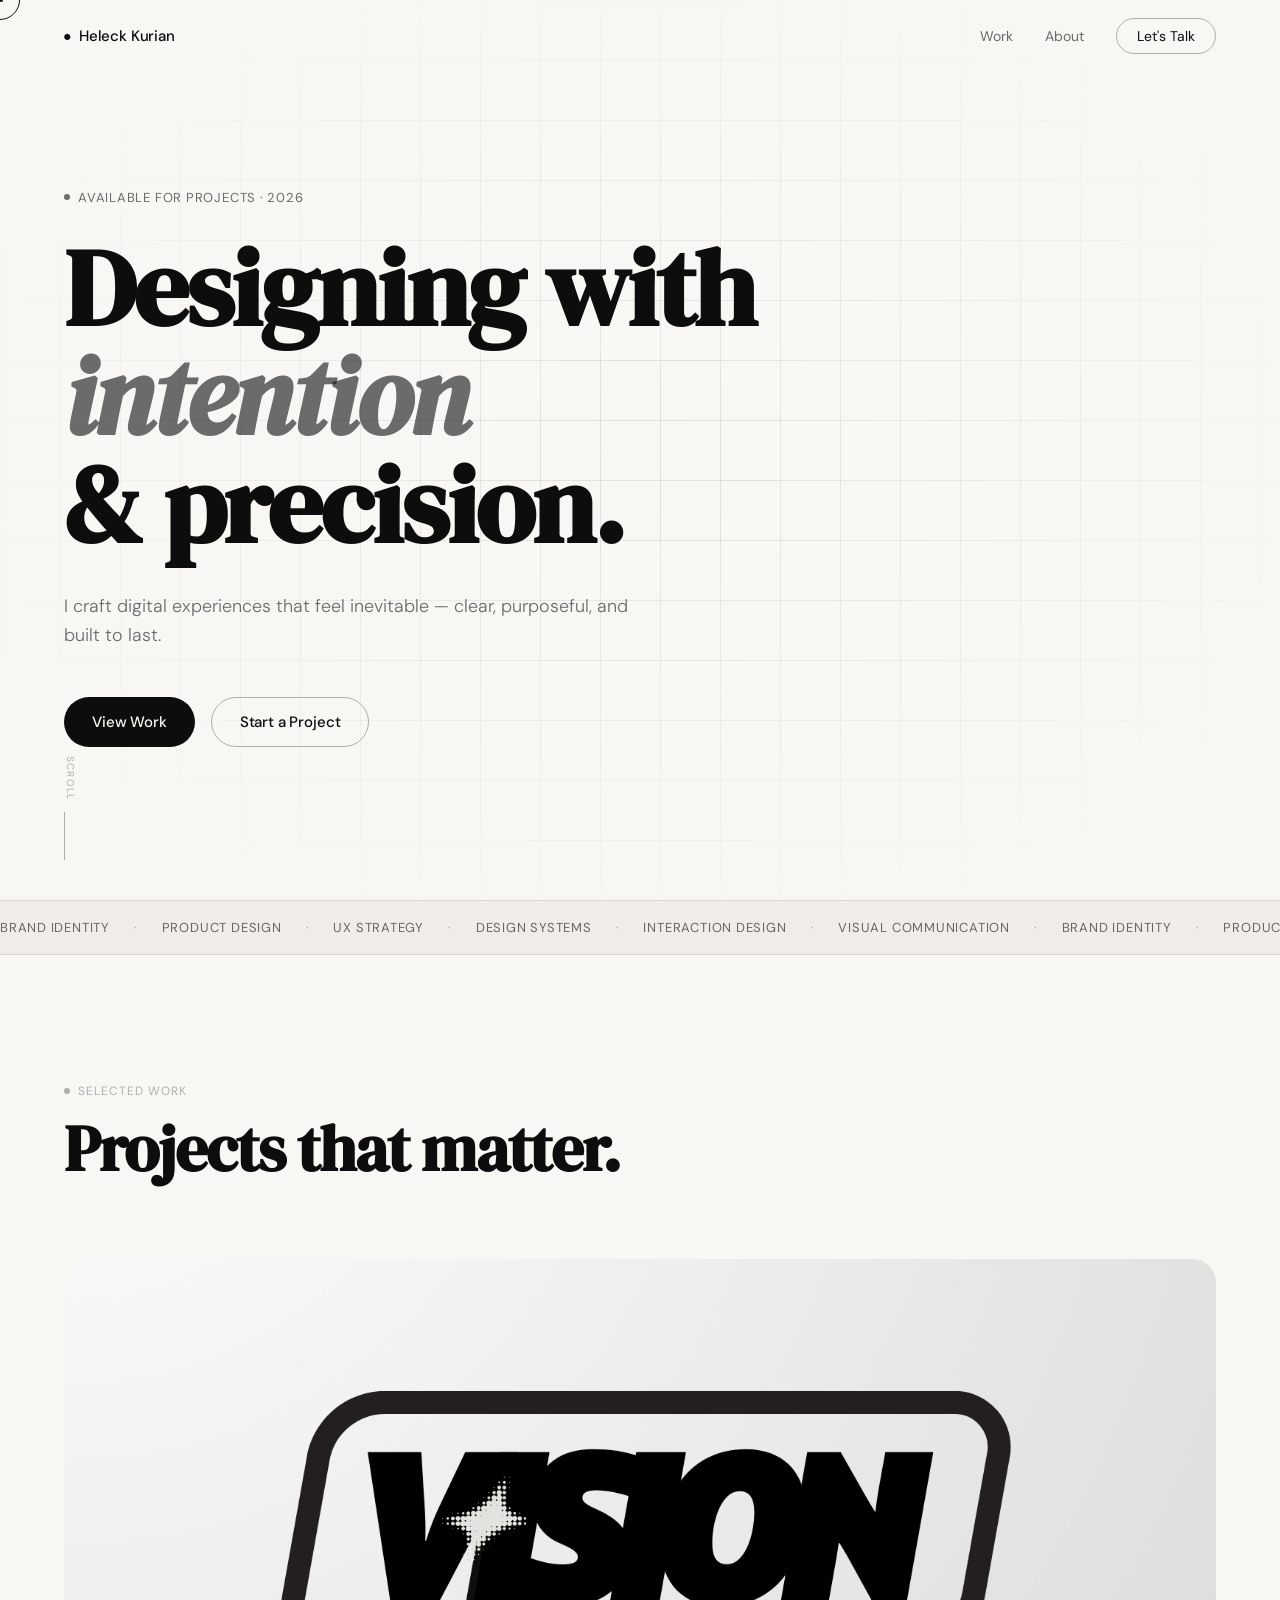
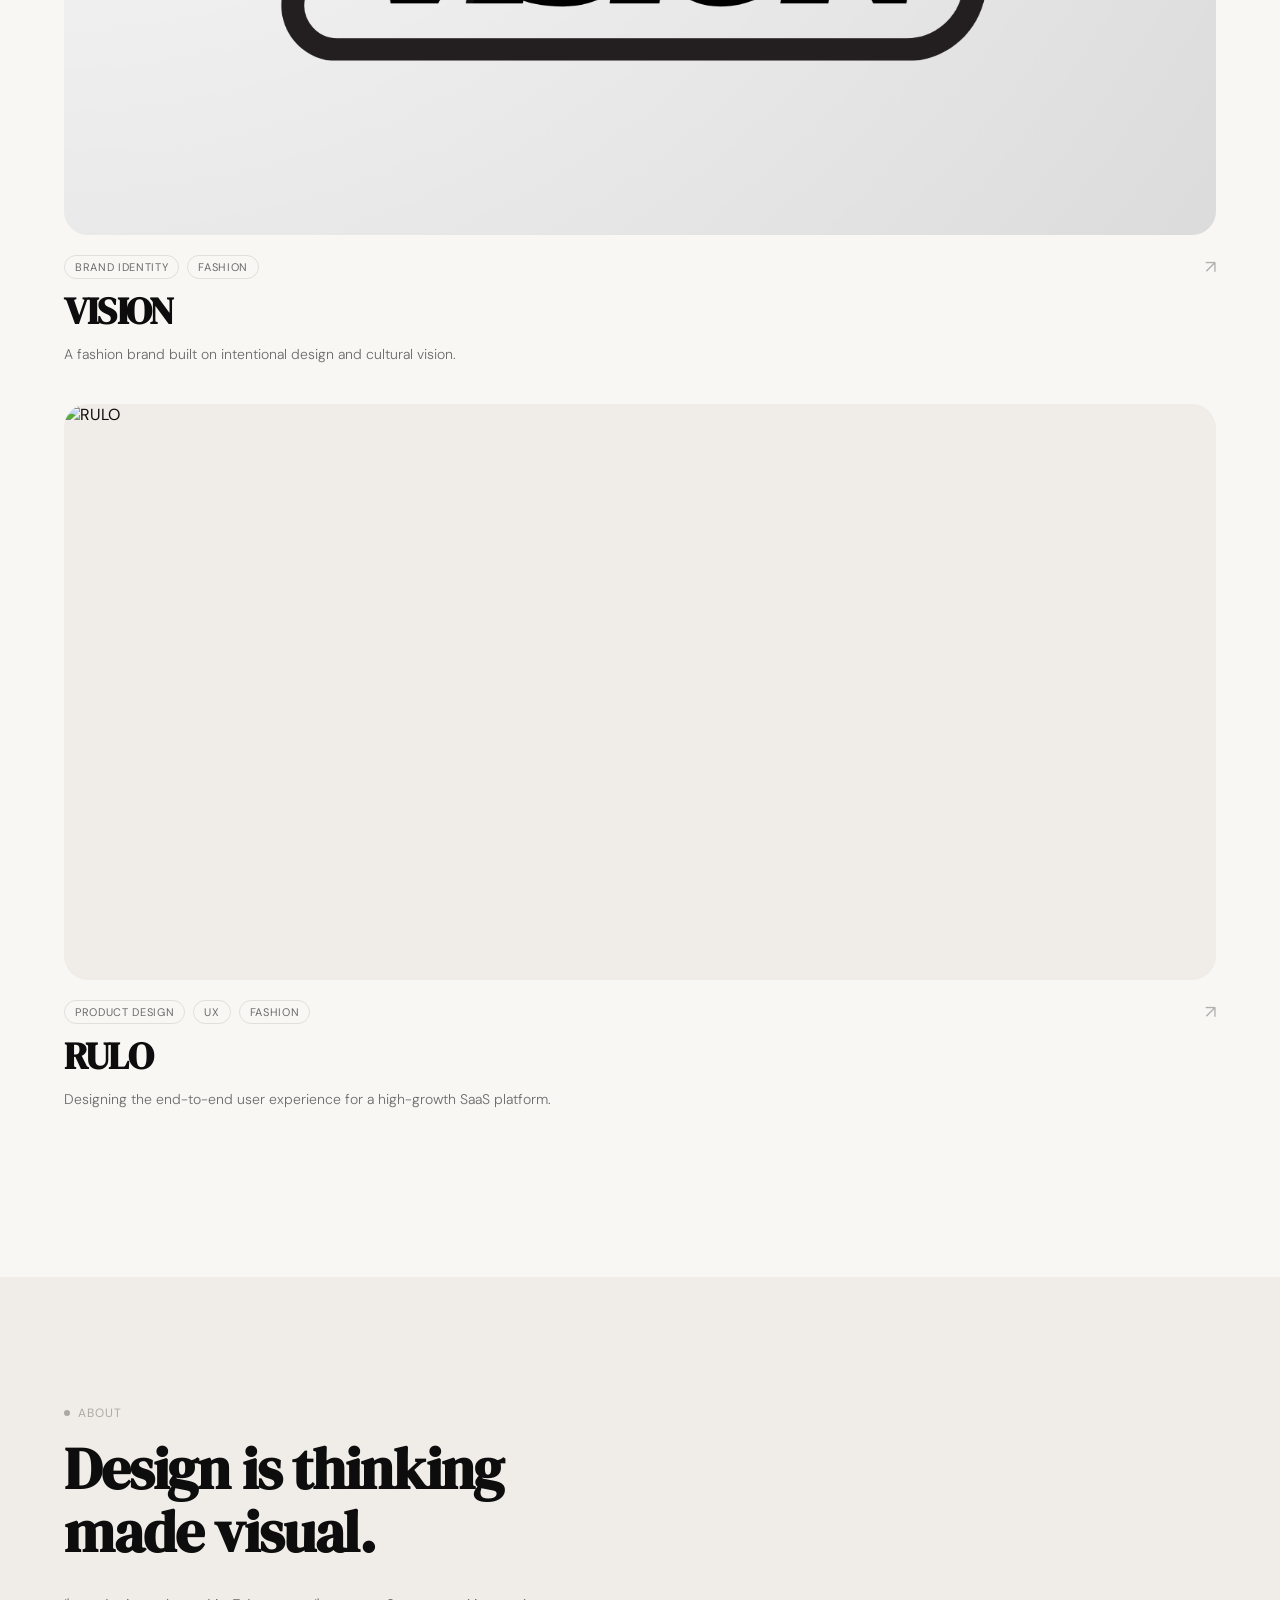
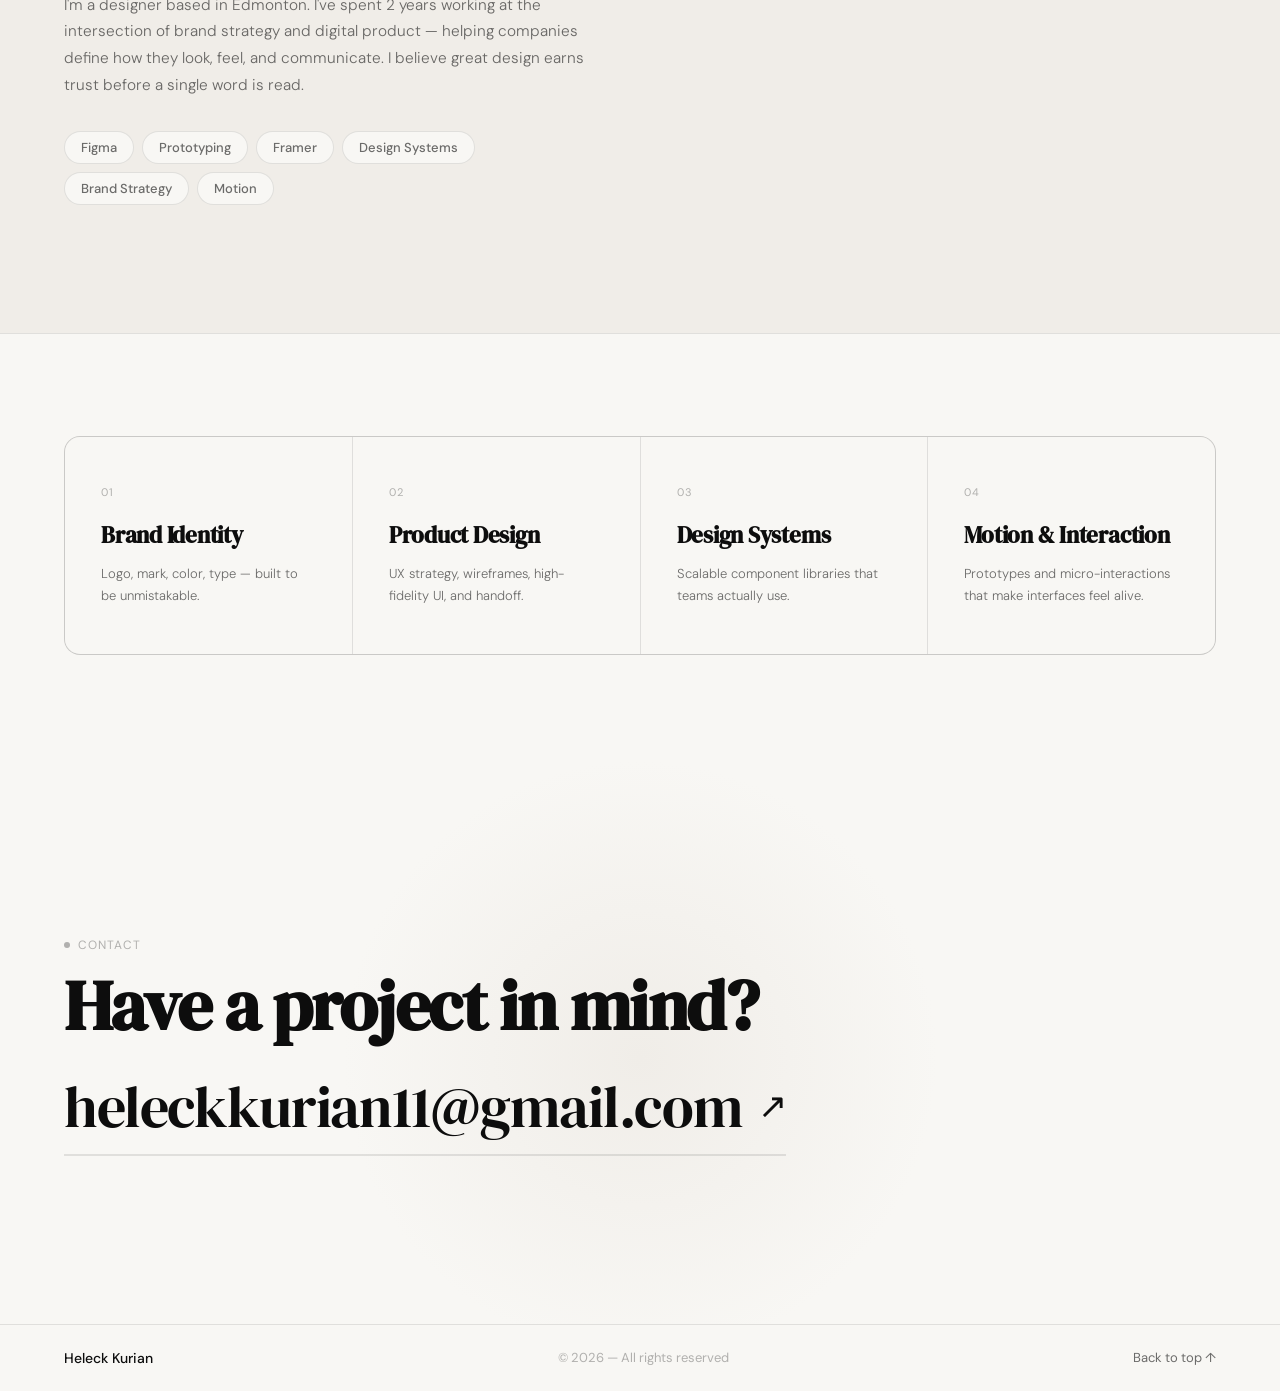
==== commit 8bb8ee9e: "Update index.html" ====
--- a/index.html
+++ b/index.html
@@ -58,7 +58,7 @@
       </p>
       <div class="hero-actions reveal-up delay-5">
         <a href="#work" class="btn btn-primary">View Work</a>
-        <a href="#contact" class="btn btn-ghost">Start a Project</a>
+        <a href="inquiry.html" class="btn btn-ghost">Start a Project</a>
       </div>
     </div>
     <div class="hero-scroll-hint reveal-up delay-6" aria-hidden="true">
@@ -205,14 +205,6 @@
         <span class="email-arrow" aria-hidden="true">↗</span>
       </a>
       <div class="contact-links reveal-up delay-2">
-        <!-- REPLACE: Your social links (add/remove as needed) -->
-        <a href="#" class="contact-social" target="_blank" rel="noopener noreferrer">LinkedIn</a>
-        <span class="sep-dot" aria-hidden="true">·</span>
-        <a href="#" class="contact-social" target="_blank" rel="noopener noreferrer">Dribbble</a>
-        <span class="sep-dot" aria-hidden="true">·</span>
-        <a href="#" class="contact-social" target="_blank" rel="noopener noreferrer">Read.cv</a>
-        <span class="sep-dot" aria-hidden="true">·</span>
-        <a href="#" class="contact-social" target="_blank" rel="noopener noreferrer">Twitter / X</a>
       </div>
     </div>
   </section>
